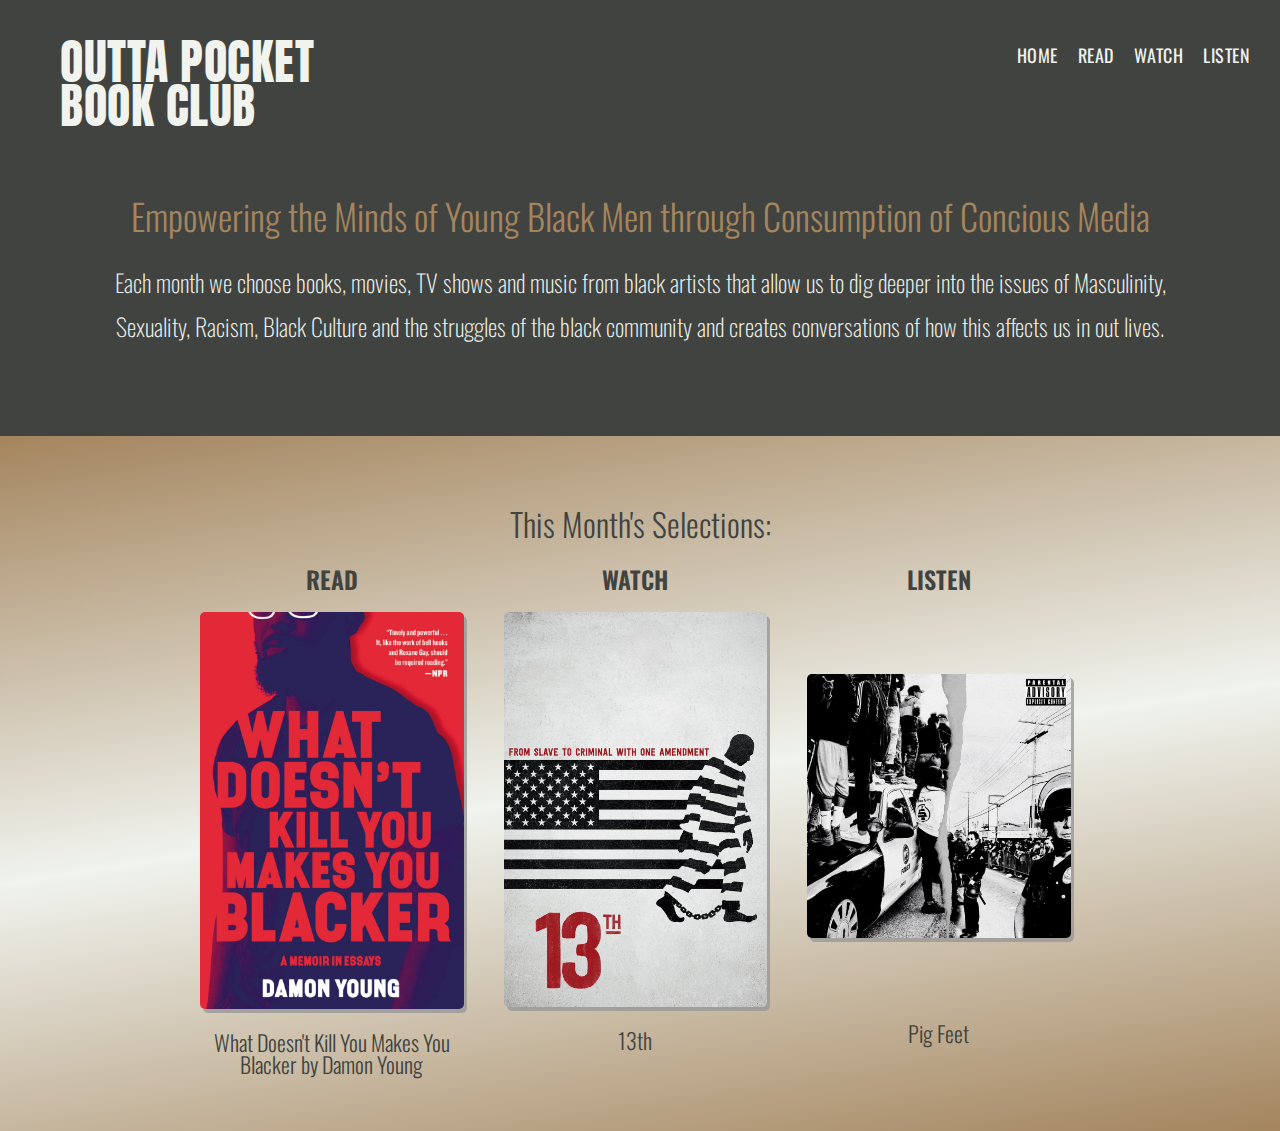
==== index.html @ d70c4fe4 "first commit" ====
<!DOCTYPE html>

<html lang="en">
    <head>
        <meta charset="utf-8">
        <title>Outta Pocket Book Club</title>
        <link rel="stylesheet" href="main.css">
        <link href="https://fonts.googleapis.com/css2?family=Anton&family=Oswald&display=swap" rel="stylesheet">
    </head>
    <body>
        <header class="primary-header container group">
            <section class="container">
                <h1 class="logo">
                    <a href="index.html">Outta Pocket <br>Book Club</a>
                </h1>
            </section>
            <nav class="nav primary-nav">
                <ul>
                    <li><a href="index.html">Home</a></li><!-- 
                    --><li><a href="read.html">Read</a></li><!-- 
                    --><li><a href="watch.html">Watch</a></li><!-- 
                    --><li><a href="listen.html">Listen</a></li>
                </ul>        
            </nav>
        </header>
        <section class="hero container group">
            <h2>Empowering the Minds of Young Black Men through Consumption of Concious Media</h2>
            <p>Each month we choose books, movies, TV shows and music from black artists that allow us to dig deeper into the issues of Masculinity, Sexuality, Racism, Black Culture and the struggles of the black community and creates conversations of how this affects us in out lives.</p>
        </section>
        <section class="row">
            <h2>This Month's Selections:</h2>
            <div class="grid">
                <!-- Read of Month -->
                <section class="teaser col-1-3">
                    <h5>Read</h5>
                    <a href="read.html">
                        <img src="images/WDKYMYB.jpg" alt="What Doesn't Kill You Makes You Blacker by Damon Young">
                        <h3>What Doesn't Kill You Makes You Blacker by Damon Young</h3>
                    </a>
                </section><!-- Watch of the Month
                --><section class="teaser col-1-3">
                    <h5>Watch</h5>
                    <a href="watch.html">
                        <img src="images/13th.jpg" alt="Sorry to Bother You">
                        <h3>13th</h3>
                    </a>
                </section><!-- Listen of Month
                --><section class="teaser col-1-3 album">
                    <h5>Listen</h5>
                    <a href="listen.html">
                        <img src="images/Pig Feet.jpg" alt="Pig Feet">
                        <h3>Pig Feet</h3>
                    </a>
                </section>            
            </div>
        </section>
    </body>
</html>
---- main.css ----
/* http://meyerweb.com/eric/tools/css/reset/ 
   v2.0 | 20110126
   License: none (public domain)
*/

html, body, div, span, applet, object, iframe,
h1, h2, h3, h4, h5, h6, p, blockquote, pre,
a, abbr, acronym, address, big, cite, code,
del, dfn, em, img, ins, kbd, q, s, samp,
small, strike, strong, sub, sup, tt, var,
b, u, i, center,
dl, dt, dd, ol, ul, li,
fieldset, form, label, legend,
table, caption, tbody, tfoot, thead, tr, th, td,
article, aside, canvas, details, embed, 
figure, figcaption, footer, header, hgroup, 
menu, nav, output, ruby, section, summary,
time, mark, audio, video {
	margin: 0;
	padding: 0;
	border: 0;
	font-size: 100%;
	font: inherit;
	vertical-align: baseline;
}
/* HTML5 display-role reset for older browsers */
article, aside, details, figcaption, figure, 
footer, header, hgroup, menu, nav, section {
	display: block;
}
body {
	line-height: 1;
}
ol, ul {
	list-style: none;
}
blockquote, q {
	quotes: none;
}
blockquote:before, blockquote:after,
q:before, q:after {
	content: '';
	content: none;
}
table {
	border-collapse: collapse;
	border-spacing: 0;
}
/*
==============================
Grid
==============================
*/

*,
*:before,
*:after {
    -webkit-box-sizing: border-box;
    -moz-box-sizing: border-box;
    box-sizing: border-box;
}
.grid {
    margin: 0 auto;
    width: 960px;
}
.container {
    padding-left: 30px;
    padding-right: 30px;
}

/*
==============================
Typography
==============================
*/

h1, h2, h3, h4, h5, p {
    margin-bottom: 22px;
}

/*
  ========================================
  Primary header
  ========================================
*/

.logo {
    padding: 40px 0 22px 0;
    float: left;
  }

/*
  ========================================
  Custom styles
  ========================================
*/
body {
    color: #414340;
    font: 400 18px/24px "Oswald", "Open Sans", "Helvetica Neue", Helvetica, Arial, sans-serif;
  }

h1, h2, h3, h4 {
    color: #A4855E;
}
h1 {
    font-family: "Anton";
    font-size: 36px;
    line-height: 44px;
}
h2 {

    font-size: 32px;
    line-height: 44px;
}
h3 {
    font-size: 22px;
}
h4 {
    font-size: 24px;
}

h5 {
    color: #414340;
    font-size: 24px;
    font-weight: 600;
    text-transform: uppercase;
}
strong {
    font-weight: 400;
}
cite, em, i {
    font-style: italic;
}
p {
    font-size: 18px;
    font-weight: lighter;
}
/*
  ========================================
  Links
  ========================================
*/

a:hover {
    color: #a9b2b9;
  }
  a {
    color: #414340;
  }
.logo {
    float: left;
    font-size: 48px;
    font-weight: 100;
    letter-spacing: 0.5px;
    line-height: 44px;
    padding: 40px 0 22px 0;
    text-transform: uppercase;
}
.tagline {
    margin: 66px 0 22px 0;
}
.primary-nav {
    font-style: 14px;
    font-weight: 400;
    letter-spacing: 0.5px;
    text-align: right;
    text-transform: uppercase;
    padding-bottom: 44px;
    padding-top: 44px;
}
.primary-footer {
    color: #648880;
    font-size: 14px;
    padding-bottom: 44px;
    padding-bottom: 44px;
}
.primary-footer small {
    float: left;
    font-weight: 400;
}
.hero {
    line-height: 44px;
    padding: 22px 88px 66px 80px;
}
.hero h2 {
    font-size: 36px;
}
.hero p {
    font-size: 24px;
    font-weight: 100;
}

a {
    color: #414340;
    text-decoration: none;
  }
  a:hover {
    color: #809690;
  }
  p a {
    border-bottom: 1px solid #dfe2e5;
  }
.tagline {
    margin: 66px 0 22px 0;
}
  
.teaser a:hover h3 {
    color: #809690;
}


/*
  ========================================
  Navigation
  ========================================
*/

.nav {
    text-align: right;
    display: block-inline;
  }

.nav li {
    display: inline-block;
    margin: 0 10px;
    vertical-align: top;
}
.nav li:last-child {
    margin-right: 0;
}
.hero {
    color: #F0F3EE;
    line-height: 44px;
    padding: 22px 80px 66px 80px;
    text-align: center;
}  

body {
    background: #414340;
    color: #888;
    font: 300 18px/22px "Oswald", "Open Sans", "Helvetica Neue", Helvetica, Arial, sans-serif;
}
.primary-footer a,
.primary-header a {
    color: #F0F3EE;
}
.primary-header a:hover,
.primary-footer a:hover {
    color: #A4855E;
}

/*
  ========================================
  Home
  ========================================
*/

.hero {
    padding: 22px 80px 66px 80px;
}

/*
  ========================================
  Clearfix
  ========================================
*/

.group:before,
.group:after {
    content: "";
    display: table;
}

.group:after{
    clear: both;
}
.group {
    clear: both;
    *zoom: 1;
}

/*
  ========================================
  Rows
  ========================================
*/

.row,
.row-alt {
    min-width: 960px;
}
.row {
    background: rgb(164,133,94);
    background: linear-gradient(171deg, rgba(164,133,94,1) 0%, rgba(240,243,238,1) 50%, rgba(164,133,94,1) 100%);
    padding: 66px 0 44px 0;
  }

.row-alt {
    background: #d3d3d3;
    padding: 44px 0 22px 0;
    text-align: center;
    color: 414340;
  }
.row h2, h3, h5, h6 {
    color: #414340;
    text-align: center;

}
.teaser img{
    border-radius: 5px;
    display: block;
    margin-bottom: 22px;
    max-width: 100%;
    max-height: 400px;
    box-shadow: 3px 4px  #999999d2;
}
.album img {
    border-radius: 5px;
    margin: 84px 0;
    width: 100%;
    
}
/*
  ========================================
  Primary footer
  ========================================
*/

.primary-footer small {
    padding-bottom: 44px;
    padding-top: 44px;
    float: left;
  }

.col-1-3 {
    width: 33%;
}
.col-2-3 {
    width: 66.66%;
}
.col-1-3,
.col-2-3 {
    display: inline-block;
    vertical-align: top;
}
.grid,
.col-1-3,
.col-2-3 {
    padding-left: 20px;
    padding-right: 20px;
}

/*
  ========================================
  Read
  ========================================
*/
.jumbotron {
    display: block;
    width: 100%;
    grid-template-rows: 1fr 2fr;
}
.jumbotron img{
    border-radius: 5px;
    float: left;
    max-height: 600px;
    max-width: 400px;
    box-shadow: 5px 6px  #414340;
}
#description {
    border-radius: 5px;
    height: 100%;
    width: 75%;
    background-color: #D3D3D3;
    color: #414340;
    margin: 75px 350px 25px;
    padding: 25px 50px 25px 65px;
}
#description p {
    font-size: 18px;
    text-align: justify;
}

#description h2, h3 {
    margin-bottom: 12px;
}

.suggestions {
    display: grid;
    width: 960px;
    margin: auto;
    grid-template-columns: repeat(3, 1fr);
    grid-gap: 5px;
    justify-content: center;
    grid-auto-flow: dense;
}

.media {
    height: 350px;
    width: 250px;
    margin: 20px 50px;
    padding: 15px;
    border-radius: 5px;
}

.media img {
    border-radius: 5px;
    height: 300px;   
    color: #414340;
    margin: 25px;
    -webkit-box-shadow: 0px 0px 30px -1px rgba(65,67,64,0.8);
    -moz-box-shadow: 0px 0px 30px -1px rgba(65,67,64,0.8);
    box-shadow: 0px 0px 30px -1px rgba(65,67,64,0.8);
}

.album-cover {
    height: 350px;
    width: 350px;
    margin: 20px 20px;
    padding: 15px;
    border-radius: 5px;
}

.album-cover img {
    border-radius: 5px;
    height: 320px;   
    color: #414340;
    margin: 25px;
    -webkit-box-shadow: 0px 0px 30px -1px rgba(65,67,64,0.8);
    -moz-box-shadow: 0px 0px 30px -1px rgba(65,67,64,0.8);
    box-shadow: 0px 0px 30px -1px rgba(65,67,64,0.8);
}
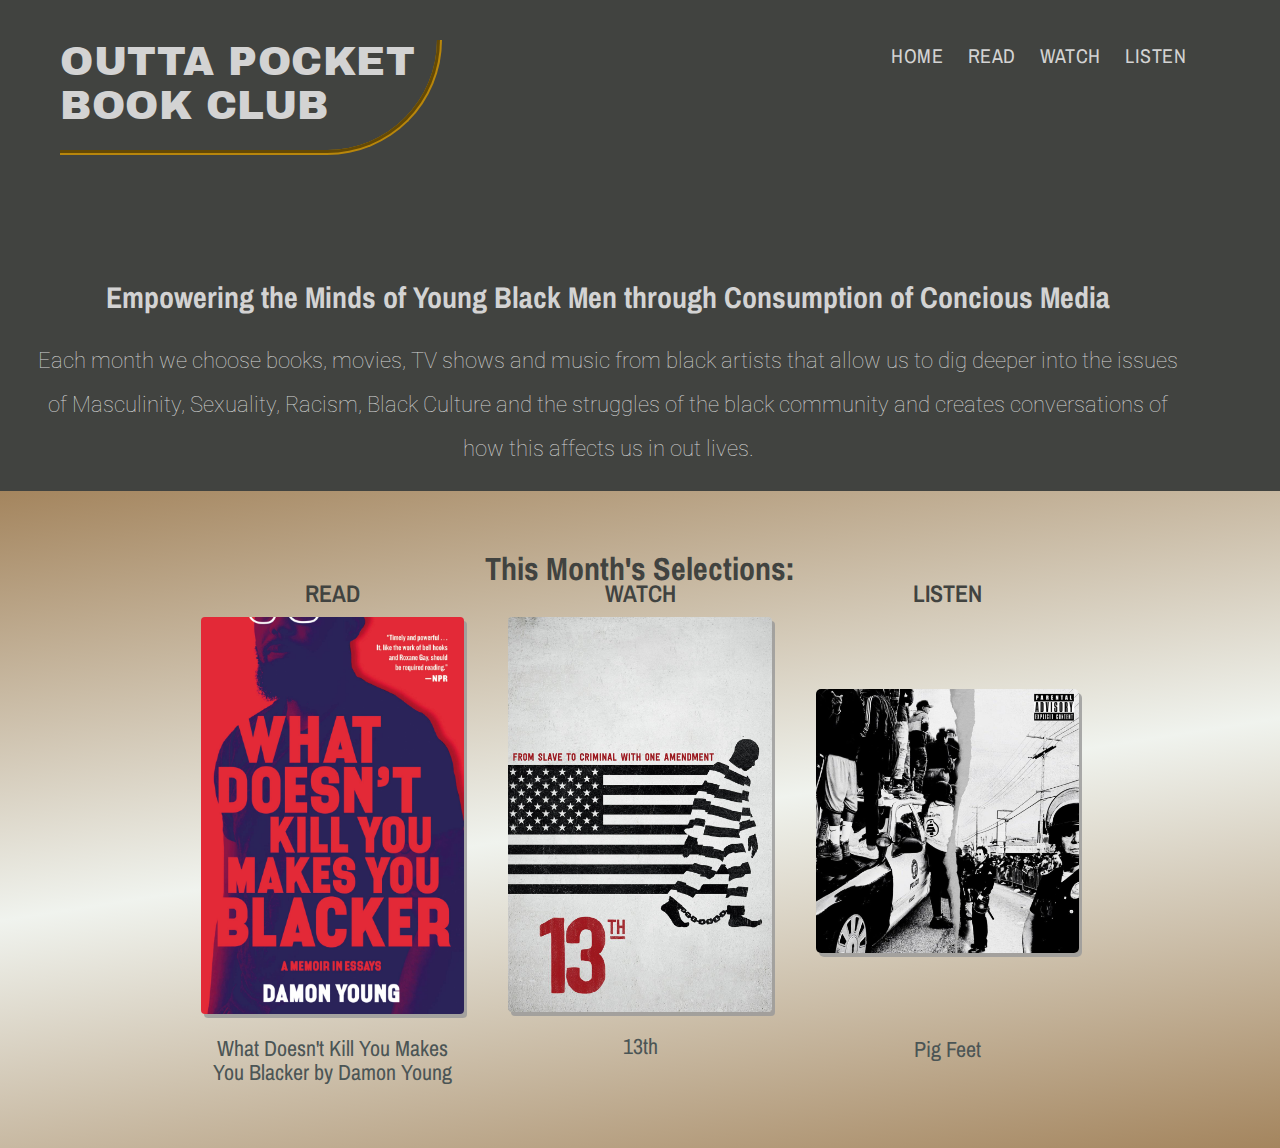
==== commit 510ffa49: "made changes to layout of the website including adding carousels, added links, changed fonts" ====
--- a/index.html
+++ b/index.html
@@ -1,58 +1,87 @@
 <!DOCTYPE html>
 
 <html lang="en">
-    <head>
-        <meta charset="utf-8">
-        <title>Outta Pocket Book Club</title>
-        <link rel="stylesheet" href="main.css">
-        <link href="https://fonts.googleapis.com/css2?family=Anton&family=Oswald&display=swap" rel="stylesheet">
-    </head>
-    <body>
-        <header class="primary-header container group">
-            <section class="container">
-                <h1 class="logo">
-                    <a href="index.html">Outta Pocket <br>Book Club</a>
-                </h1>
-            </section>
-            <nav class="nav primary-nav">
-                <ul>
-                    <li><a href="index.html">Home</a></li><!-- 
-                    --><li><a href="read.html">Read</a></li><!-- 
-                    --><li><a href="watch.html">Watch</a></li><!-- 
-                    --><li><a href="listen.html">Listen</a></li>
-                </ul>        
-            </nav>
-        </header>
+
+<head>
+    <meta charset="utf-8">
+    <title>Outta Pocket Book Club</title>
+    <link
+        href="https://fonts.googleapis.com/css2?family=Archivo+Black&family=Archivo+Narrow:wght@400;700&family=Roboto:wght@300;400;700&display=swap"
+        rel="stylesheet">
+    <link rel="stylesheet" href="https://stackpath.bootstrapcdn.com/bootstrap/4.5.0/css/bootstrap.min.css"
+        integrity="sha384-9aIt2nRpC12Uk9gS9baDl411NQApFmC26EwAOH8WgZl5MYYxFfc+NcPb1dKGj7Sk" crossorigin="anonymous">
+    <script src="https://code.jquery.com/jquery-3.5.1.slim.min.js"
+        integrity="sha384-DfXdz2htPH0lsSSs5nCTpuj/zy4C+OGpamoFVy38MVBnE+IbbVYUew+OrCXaRkfj" crossorigin="anonymous">
+    </script>
+    <script src="https://cdn.jsdelivr.net/npm/popper.js@1.16.0/dist/umd/popper.min.js"
+        integrity="sha384-Q6E9RHvbIyZFJoft+2mJbHaEWldlvI9IOYy5n3zV9zzTtmI3UksdQRVvoxMfooAo" crossorigin="anonymous">
+    </script>
+    <script src="https://stackpath.bootstrapcdn.com/bootstrap/4.5.0/js/bootstrap.min.js"
+        integrity="sha384-OgVRvuATP1z7JjHLkuOU7Xw704+h835Lr+6QL9UvYjZE3Ipu6Tp75j7Bh/kR0JKI" crossorigin="anonymous">
+    </script>
+    <link rel="stylesheet" href="main.css">
+</head>
+
+<body>
+    <header class="primary-header container group">
+        <section class="container">
+            <h1 class="logo">
+                <a href="index.html">Outta Pocket <br>Book Club</a>
+            </h1>
+        </section>
+        <nav class="nav primary-nav">
+            <ul>
+                <li><a href="index.html">Home</a></li>
+                <!-- 
+                    -->
+                <li><a href="read.html">Read</a></li>
+                <!-- 
+                    -->
+                <li><a href="watch.html">Watch</a></li>
+                <!-- 
+                    -->
+                <li><a href="listen.html">Listen</a></li>
+            </ul>
+        </nav>
+    </header>
+    <main>
         <section class="hero container group">
             <h2>Empowering the Minds of Young Black Men through Consumption of Concious Media</h2>
-            <p>Each month we choose books, movies, TV shows and music from black artists that allow us to dig deeper into the issues of Masculinity, Sexuality, Racism, Black Culture and the struggles of the black community and creates conversations of how this affects us in out lives.</p>
+            <p>Each month we choose books, movies, TV shows and music from black artists that allow us to dig deeper
+                into the issues of Masculinity, Sexuality, Racism, Black Culture and the struggles of the black
+                community and creates conversations of how this affects us in out lives.</p>
         </section>
         <section class="row">
             <h2>This Month's Selections:</h2>
             <div class="grid">
                 <!-- Read of Month -->
                 <section class="teaser col-1-3">
-                    <h5>Read</h5>
+                    <h3>Read</h3>
                     <a href="read.html">
-                        <img src="images/WDKYMYB.jpg" alt="What Doesn't Kill You Makes You Blacker by Damon Young">
-                        <h3>What Doesn't Kill You Makes You Blacker by Damon Young</h3>
+                        <img src="images/WDKYMYB.jpg" alt="What Doesn't Kill You Makes You Blacker Cover">
+                        <h4>What Doesn't Kill You Makes You Blacker by Damon Young</h4>
                     </a>
-                </section><!-- Watch of the Month
-                --><section class="teaser col-1-3">
-                    <h5>Watch</h5>
+                </section>
+                <!-- Watch of the Month
+                    -->
+                <section class="teaser col-1-3">
+                    <h3>Watch</h3>
                     <a href="watch.html">
-                        <img src="images/13th.jpg" alt="Sorry to Bother You">
-                        <h3>13th</h3>
+                        <img src="images/13th.jpg" alt="13th Cover">
+                        <h4>13th</h4>
                     </a>
-                </section><!-- Listen of Month
-                --><section class="teaser col-1-3 album">
-                    <h5>Listen</h5>
+                </section>
+                <!-- Listen of Month
+                    -->
+                <section class="teaser col-1-3 album">
+                    <h3>Listen</h3>
                     <a href="listen.html">
-                        <img src="images/Pig Feet.jpg" alt="Pig Feet">
-                        <h3>Pig Feet</h3>
+                        <img src="images/Pig Feet.jpg" alt="Pig Feet Cover">
+                        <h4>Pig Feet</h4>
                     </a>
-                </section>            
+                </section>
             </div>
-        </section>
-    </body>
+    </main>
+</body>
+
 </html>--- a/main.css
+++ b/main.css
@@ -3,49 +3,137 @@
    License: none (public domain)
 */
 
-html, body, div, span, applet, object, iframe,
-h1, h2, h3, h4, h5, h6, p, blockquote, pre,
-a, abbr, acronym, address, big, cite, code,
-del, dfn, em, img, ins, kbd, q, s, samp,
-small, strike, strong, sub, sup, tt, var,
-b, u, i, center,
-dl, dt, dd, ol, ul, li,
-fieldset, form, label, legend,
-table, caption, tbody, tfoot, thead, tr, th, td,
-article, aside, canvas, details, embed, 
-figure, figcaption, footer, header, hgroup, 
-menu, nav, output, ruby, section, summary,
-time, mark, audio, video {
-	margin: 0;
-	padding: 0;
-	border: 0;
-	font-size: 100%;
-	font: inherit;
-	vertical-align: baseline;
-}
+html,
+body,
+div,
+span,
+applet,
+object,
+iframe,
+h1,
+h2,
+h3,
+h4,
+h5,
+h6,
+p,
+blockquote,
+pre,
+a,
+abbr,
+acronym,
+address,
+big,
+cite,
+code,
+del,
+dfn,
+em,
+img,
+ins,
+kbd,
+q,
+s,
+samp,
+small,
+strike,
+strong,
+sub,
+sup,
+tt,
+var,
+b,
+u,
+i,
+center,
+dl,
+dt,
+dd,
+ol,
+ul,
+li,
+fieldset,
+form,
+label,
+legend,
+table,
+caption,
+tbody,
+tfoot,
+thead,
+tr,
+th,
+td,
+article,
+aside,
+canvas,
+details,
+embed,
+figure,
+figcaption,
+footer,
+header,
+hgroup,
+menu,
+nav,
+output,
+ruby,
+section,
+summary,
+time,
+mark,
+audio,
+video {
+    margin: 0;
+    padding: 0;
+    border: 0;
+    font-size: 100%;
+    font: inherit;
+    vertical-align: baseline;
+}
+
 /* HTML5 display-role reset for older browsers */
-article, aside, details, figcaption, figure, 
-footer, header, hgroup, menu, nav, section {
-	display: block;
-}
+article,
+aside,
+details,
+figcaption,
+figure,
+footer,
+header,
+hgroup,
+menu,
+nav,
+section {
+    display: block;
+}
+
 body {
-	line-height: 1;
-}
-ol, ul {
-	list-style: none;
-}
-blockquote, q {
-	quotes: none;
-}
-blockquote:before, blockquote:after,
-q:before, q:after {
-	content: '';
-	content: none;
-}
+    line-height: 1;
+}
+
+ol,
+ul {
+    list-style: none;
+}
+
+blockquote,
+q {
+    quotes: none;
+}
+
+blockquote:before,
+blockquote:after,
+q:before,
+q:after {
+    content: '';
+    content: none;
+}
+
 table {
-	border-collapse: collapse;
-	border-spacing: 0;
-}
+    border-collapse: collapse;
+    border-spacing: 0;
+}
+
 /*
 ==============================
 Grid
@@ -59,13 +147,16 @@
     -moz-box-sizing: border-box;
     box-sizing: border-box;
 }
+
 .grid {
     margin: 0 auto;
     width: 960px;
 }
+
 .container {
     padding-left: 30px;
     padding-right: 30px;
+    max-width: 95vw;
 }
 
 /*
@@ -74,8 +165,13 @@
 ==============================
 */
 
-h1, h2, h3, h4, h5, p {
-    margin-bottom: 22px;
+h1,
+h2,
+h3,
+h4,
+h5,
+p {
+    margin-bottom: 20px;
 }
 
 /*
@@ -84,10 +180,7 @@
   ========================================
 */
 
-.logo {
-    padding: 40px 0 22px 0;
-    float: left;
-  }
+
 
 /*
   ========================================
@@ -95,72 +188,74 @@
   ========================================
 */
 body {
-    color: #414340;
-    font: 400 18px/24px "Oswald", "Open Sans", "Helvetica Neue", Helvetica, Arial, sans-serif;
-  }
-
-h1, h2, h3, h4 {
-    color: #A4855E;
-}
+    font: 400 18px/24px "Roboto", "Open Sans", "Helvetica Neue", Helvetica, Arial, sans-serif;
+    background: #414340;
+}
+
 h1 {
-    font-family: "Anton";
+    font-family: 'Archivo Black', sans-serif;
     font-size: 36px;
     line-height: 44px;
 }
+
 h2 {
-
+    font-family: 'Archivo Narrow', sans-serif;
     font-size: 32px;
-    line-height: 44px;
-}
+    font-weight: 700;
+    color: #D3D3D3;
+}
+
 h3 {
-    font-size: 22px;
-}
-h4 {
-    font-size: 24px;
-}
-
-h5 {
-    color: #414340;
+    color: #4B5555;
     font-size: 24px;
     font-weight: 600;
     text-transform: uppercase;
 }
-strong {
-    font-weight: 400;
-}
-cite, em, i {
-    font-style: italic;
-}
-p {
-    font-size: 18px;
-    font-weight: lighter;
-}
+
+h4 {
+    color: #4B5555;
+    font-size: 22px;
+}
+
+a {
+    color: #D3D3D3;
+    text-decoration: none;
+}
+
+a:hover {
+    text-decoration: none;
+}
+
+li a {
+    font-size: 20px;
+    font-family: 'Archivo Narrow', sans-serif;
+}
+
 /*
   ========================================
   Links
   ========================================
 */
 
-a:hover {
-    color: #a9b2b9;
-  }
-  a {
-    color: #414340;
-  }
 .logo {
     float: left;
-    font-size: 48px;
-    font-weight: 100;
+    font-size: 40px;
     letter-spacing: 0.5px;
-    line-height: 44px;
-    padding: 40px 0 22px 0;
+    padding: 0 22px 22px 0;
+    margin-top: 40px;
     text-transform: uppercase;
-}
+    text-align: Left;
+    border-bottom: 5px groove #b8860b;
+    border-right: 5px groove #b8860b;
+    border-bottom-right-radius: 150px;
+}
+
 .tagline {
     margin: 66px 0 22px 0;
 }
+
 .primary-nav {
-    font-style: 14px;
+    font-size: 18px;
     font-weight: 400;
     letter-spacing: 0.5px;
     text-align: right;
@@ -168,46 +263,31 @@
     padding-bottom: 44px;
     padding-top: 44px;
 }
+
 .primary-footer {
     color: #648880;
     font-size: 14px;
     padding-bottom: 44px;
     padding-bottom: 44px;
 }
+
 .primary-footer small {
     float: left;
     font-weight: 400;
 }
-.hero {
-    line-height: 44px;
-    padding: 22px 88px 66px 80px;
-}
+
 .hero h2 {
-    font-size: 36px;
-}
+    font-size: 30px;
+}
+
 .hero p {
-    font-size: 24px;
+    font-size: 22px;
     font-weight: 100;
 }
 
-a {
-    color: #414340;
-    text-decoration: none;
-  }
-  a:hover {
-    color: #809690;
-  }
-  p a {
-    border-bottom: 1px solid #dfe2e5;
-  }
 .tagline {
     margin: 66px 0 22px 0;
 }
-  
-.teaser a:hover h3 {
-    color: #809690;
-}
-
 
 /*
   ========================================
@@ -217,46 +297,41 @@
 
 .nav {
     text-align: right;
-    display: block-inline;
-  }
+    justify-content: flex-end;
+}
+
+.nav ul {
+    display: inline-block;
+}
 
 .nav li {
     display: inline-block;
     margin: 0 10px;
     vertical-align: top;
 }
+
 .nav li:last-child {
     margin-right: 0;
 }
+
 .hero {
-    color: #F0F3EE;
+    max-width: 95vw;
+    color: #D3D3D3;
     line-height: 44px;
-    padding: 22px 80px 66px 80px;
     text-align: center;
-}  
-
-body {
-    background: #414340;
-    color: #888;
-    font: 300 18px/22px "Oswald", "Open Sans", "Helvetica Neue", Helvetica, Arial, sans-serif;
-}
-.primary-footer a,
-.primary-header a {
-    color: #F0F3EE;
-}
-.primary-header a:hover,
-.primary-footer a:hover {
-    color: #A4855E;
-}
-
-/*
-  ========================================
-  Home
-  ========================================
-*/
-
-.hero {
-    padding: 22px 80px 66px 80px;
+    padding-top: 100px;
+}
+
+.primary-footer nav a,
+.primary-header nav a,
+.logo a {
+    color: #D3D3D3;
+}
+
+.primary-header nav a:hover,
+.primary-footer nav a:hover,
+.logo a:hover {
+    color: #b8870a;
 }
 
 /*
@@ -271,9 +346,10 @@
     display: table;
 }
 
-.group:after{
+.group:after {
     clear: both;
 }
+
 .group {
     clear: both;
     *zoom: 1;
@@ -285,41 +361,51 @@
   ========================================
 */
 
-.row,
-.row-alt {
-    min-width: 960px;
-}
 .row {
-    background: rgb(164,133,94);
-    background: linear-gradient(171deg, rgba(164,133,94,1) 0%, rgba(240,243,238,1) 50%, rgba(164,133,94,1) 100%);
+    background: rgb(164, 133, 94);
+    background: linear-gradient(171deg, rgba(164, 133, 94, 1) 0%, rgba(240, 243, 238, 1) 50%, rgba(164, 133, 94, 1) 100%);
     padding: 66px 0 44px 0;
-  }
-
-.row-alt {
-    background: #d3d3d3;
-    padding: 44px 0 22px 0;
     text-align: center;
-    color: 414340;
-  }
-.row h2, h3, h5, h6 {
+}
+
+.row h2,
+h3,
+h5,
+h6 {
     color: #414340;
+    margin: auto;
+}
+
+.teaser {
     text-align: center;
-
-}
-.teaser img{
-    border-radius: 5px;
+    font-family: 'Archivo Narrow', sans-serif;
+
+}
+
+.teaser img {
+    border-radius: 4px;
     display: block;
     margin-bottom: 22px;
     max-width: 100%;
     max-height: 400px;
-    box-shadow: 3px 4px  #999999d2;
-}
+    box-shadow: 3px 4px #999999d2;
+}
+
+.teaser img:hover {
+    cursor: pointer;
+    -webkit-box-shadow: 0px 0px 30px -1px rgba(65, 67, 64, 0.8);
+    -moz-box-shadow: 0px 0px 30px -1px rgba(65, 67, 64, 0.8);
+    box-shadow: 0px 0px 30px -1px rgba(65, 67, 64, 0.8);
+}
+
+
 .album img {
     border-radius: 5px;
     margin: 84px 0;
     width: 100%;
-    
-}
+
+}
+
 /*
   ========================================
   Primary footer
@@ -330,19 +416,22 @@
     padding-bottom: 44px;
     padding-top: 44px;
     float: left;
-  }
+}
 
 .col-1-3 {
     width: 33%;
 }
+
 .col-2-3 {
     width: 66.66%;
 }
+
 .col-1-3,
 .col-2-3 {
     display: inline-block;
     vertical-align: top;
 }
+
 .grid,
 .col-1-3,
 .col-2-3 {
@@ -355,44 +444,42 @@
   Read
   ========================================
 */
-.jumbotron {
-    display: block;
-    width: 100%;
-    grid-template-rows: 1fr 2fr;
-}
-.jumbotron img{
+
+.hero img {
     border-radius: 5px;
     float: left;
-    max-height: 600px;
-    max-width: 400px;
-    box-shadow: 5px 6px  #414340;
-}
+    max-height: 500px;
+    margin-right: 25px;
+    margin-bottom: 15px;
+    box-shadow: 5px 6px #414340;
+}
+
+.hero iframe {
+    border-radius: 5px;
+    float: left;
+    max-height: 500px;
+    margin-right: 25px;
+    margin-bottom: 15px;
+    box-shadow: 5px 6px #414340;
+}
+
 #description {
     border-radius: 5px;
-    height: 100%;
-    width: 75%;
     background-color: #D3D3D3;
     color: #414340;
-    margin: 75px 350px 25px;
-    padding: 25px 50px 25px 65px;
-}
+    margin: 150px 50px 50px 100px;
+    padding: 50px 75px 25px 75px;
+}
+
 #description p {
     font-size: 18px;
-    text-align: justify;
-}
-
-#description h2, h3 {
+    text-align: left;
+}
+
+#description h2,
+h3 {
+    color: #414340;
     margin-bottom: 12px;
-}
-
-.suggestions {
-    display: grid;
-    width: 960px;
-    margin: auto;
-    grid-template-columns: repeat(3, 1fr);
-    grid-gap: 5px;
-    justify-content: center;
-    grid-auto-flow: dense;
 }
 
 .media {
@@ -401,32 +488,76 @@
     margin: 20px 50px;
     padding: 15px;
     border-radius: 5px;
+    text-align: center;
 }
 
 .media img {
     border-radius: 5px;
-    height: 300px;   
+    height: 300px;
     color: #414340;
     margin: 25px;
-    -webkit-box-shadow: 0px 0px 30px -1px rgba(65,67,64,0.8);
-    -moz-box-shadow: 0px 0px 30px -1px rgba(65,67,64,0.8);
-    box-shadow: 0px 0px 30px -1px rgba(65,67,64,0.8);
-}
-
-.album-cover {
-    height: 350px;
-    width: 350px;
-    margin: 20px 20px;
-    padding: 15px;
-    border-radius: 5px;
-}
-
-.album-cover img {
-    border-radius: 5px;
-    height: 320px;   
+    -webkit-box-shadow: 0px 0px 30px -1px rgba(65, 67, 64, 0.8);
+    -moz-box-shadow: 0px 0px 30px -1px rgba(65, 67, 64, 0.8);
+    box-shadow: 0px 0px 30px -1px rgba(65, 67, 64, 0.8);
+}
+
+
+/* Carousel base class */
+.carousel {
+    clear: both;
+    margin: 4rem auto;
+    width: 90%;
+    border-radius: 25px;
+}
+
+/* Since positioning the image, we need to help out the caption */
+.carousel-caption a {
+    bottom: -25px;
+    font-family: 'Archivo Narrow', sans-serif;
+    font-size: 26px;
+    font-weight: 700;
     color: #414340;
-    margin: 25px;
-    -webkit-box-shadow: 0px 0px 30px -1px rgba(65,67,64,0.8);
-    -moz-box-shadow: 0px 0px 30px -1px rgba(65,67,64,0.8);
-    box-shadow: 0px 0px 30px -1px rgba(65,67,64,0.8);
-}
+    margin-top: 15px;
+    padding-top: 15px;
+    z-index: 10;
+}
+
+.carousel-caption a:hover {
+    color: #b8870a;
+    width: 90%;
+}
+
+/* Declare heights because of positioning of img element */
+.carousel-item {
+    height: 700px;
+    text-align: center;
+}
+
+.carousel-item>img {
+    margin: 25px 50px;
+    height: 75%;
+    border-radius: 5px;
+    -webkit-box-shadow: 0px 0px 30px -1px rgba(65, 67, 64, 0.8);
+    -moz-box-shadow: 0px 0px 30px -1px rgba(65, 67, 64, 0.8);
+    box-shadow: 0px 0px 30px -1px rgba(65, 67, 64, 0.8);
+}
+
+.carousel-control-prev {
+    background-color: #A0A39F;
+    border-radius: 5px;
+}
+
+.carousel-control-next {
+    background-color: #A0A39F;
+    border-radius: 5px;
+}
+
+.carousel-control-prev:hover {
+    background-color: #414340;
+    border-radius: 5px;
+}
+
+.carousel-control-next:hover {
+    background-color: #414340;
+    border-radius: 5px;
+}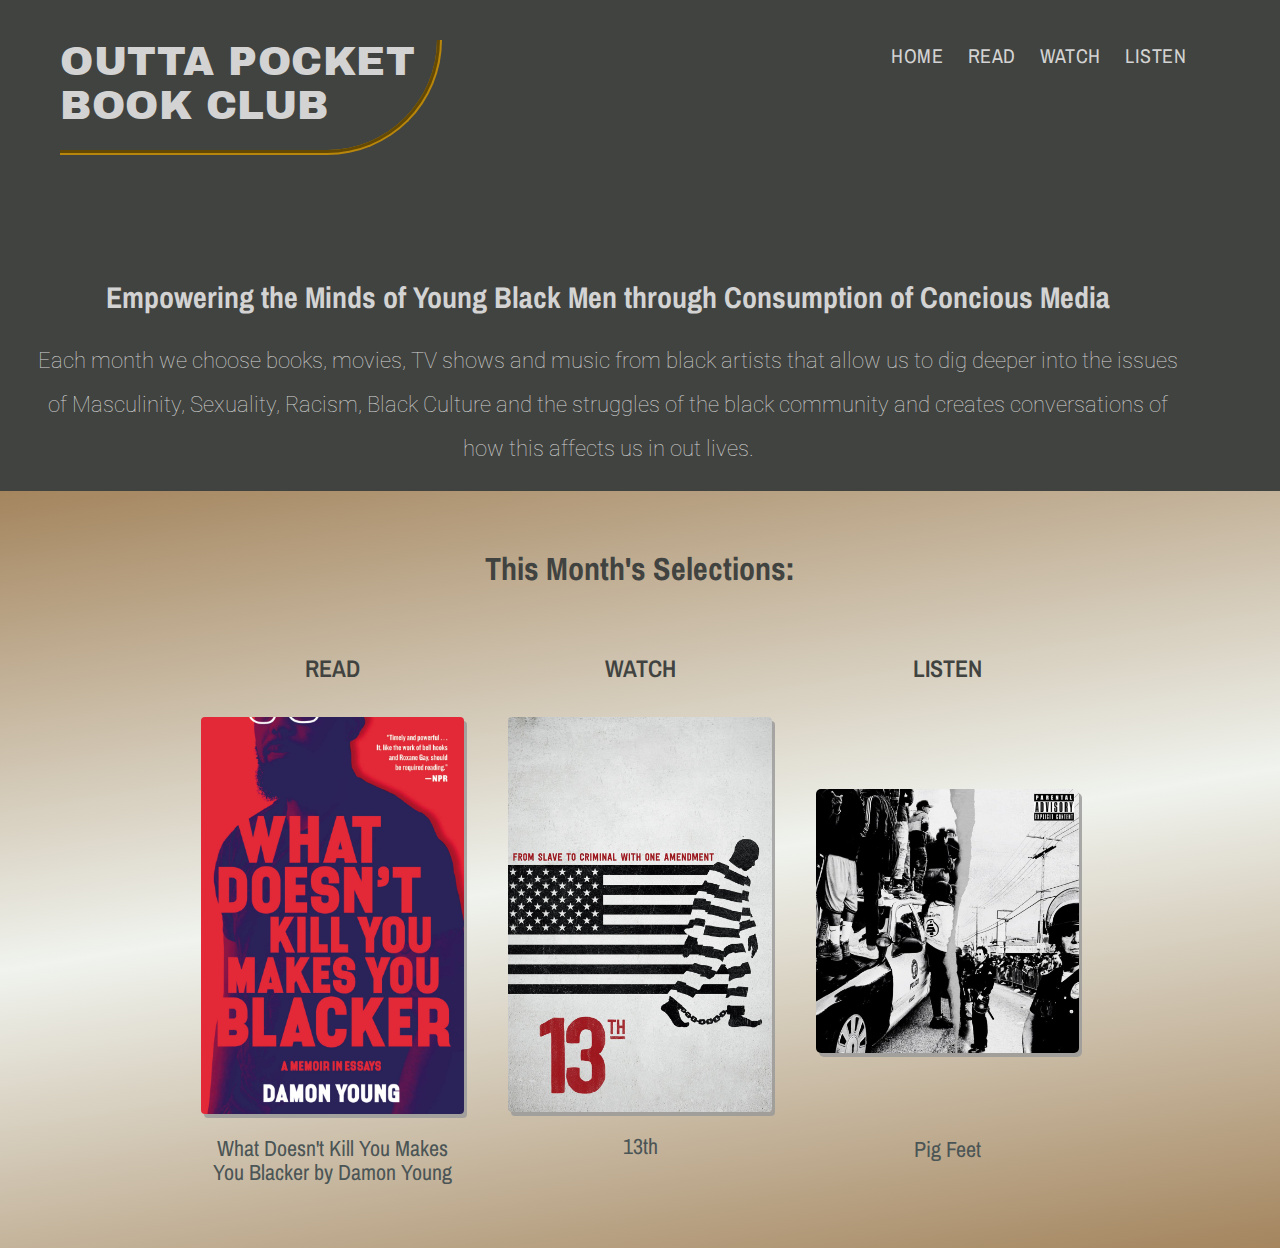
==== commit b1c9d02f: "fixed spacing in row elements" ====
--- a/index.html
+++ b/index.html
@@ -8,17 +8,6 @@
     <link
         href="https://fonts.googleapis.com/css2?family=Archivo+Black&family=Archivo+Narrow:wght@400;700&family=Roboto:wght@300;400;700&display=swap"
         rel="stylesheet">
-    <link rel="stylesheet" href="https://stackpath.bootstrapcdn.com/bootstrap/4.5.0/css/bootstrap.min.css"
-        integrity="sha384-9aIt2nRpC12Uk9gS9baDl411NQApFmC26EwAOH8WgZl5MYYxFfc+NcPb1dKGj7Sk" crossorigin="anonymous">
-    <script src="https://code.jquery.com/jquery-3.5.1.slim.min.js"
-        integrity="sha384-DfXdz2htPH0lsSSs5nCTpuj/zy4C+OGpamoFVy38MVBnE+IbbVYUew+OrCXaRkfj" crossorigin="anonymous">
-    </script>
-    <script src="https://cdn.jsdelivr.net/npm/popper.js@1.16.0/dist/umd/popper.min.js"
-        integrity="sha384-Q6E9RHvbIyZFJoft+2mJbHaEWldlvI9IOYy5n3zV9zzTtmI3UksdQRVvoxMfooAo" crossorigin="anonymous">
-    </script>
-    <script src="https://stackpath.bootstrapcdn.com/bootstrap/4.5.0/js/bootstrap.min.js"
-        integrity="sha384-OgVRvuATP1z7JjHLkuOU7Xw704+h835Lr+6QL9UvYjZE3Ipu6Tp75j7Bh/kR0JKI" crossorigin="anonymous">
-    </script>
     <link rel="stylesheet" href="main.css">
 </head>
 
--- a/main.css
+++ b/main.css
@@ -373,7 +373,8 @@
 h5,
 h6 {
     color: #414340;
-    margin: auto;
+    margin-bottom: 50px;
+    padding-bottom: 25px;
 }
 
 .teaser {
